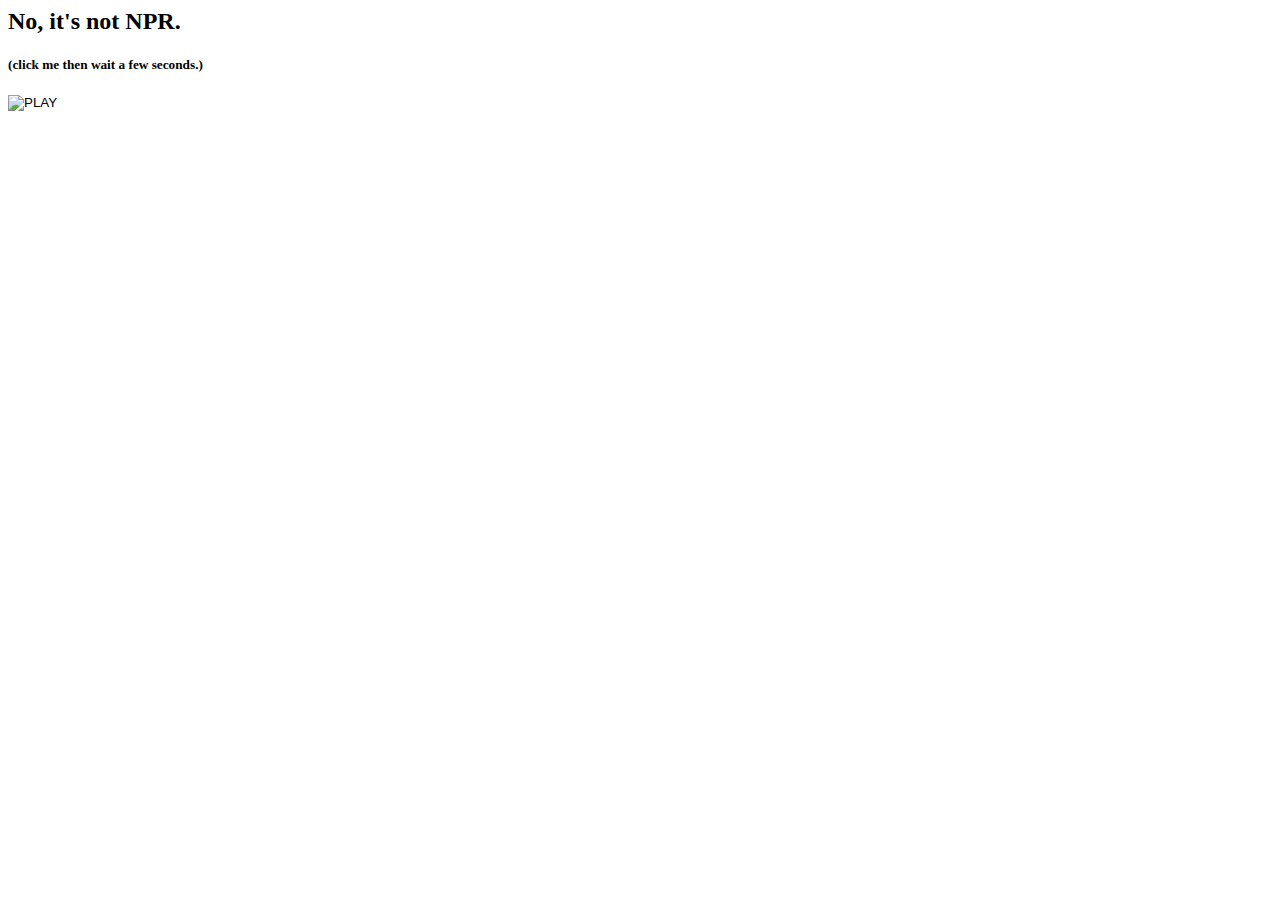
==== index.html @ cfa92cc8 "html code" ====
<html>
    <head>
        <title>Mix Tape Heaven!</title>
        <link href="/Users/TheRuler/Desktop/Interactive Media/Mixymix/CSS/index.css" rel="stylesheet" type="text/css" />
    </head>

        <body>

            <div class="container">
                <h2>No, it's not NPR.</h2>
                <h5>(click me then wait a few seconds.)</h5>


<div>
            <script>
  function play(){
       var audio = document.getElementById("audio");
       audio.play();
                 }
   </script>

<input type="image" src="/Users/TheRuler/Desktop/Interactive Media/Mixymix/Images/mixtape_2.gif" value="PLAY"  onclick="play()">
<audio id="audio" src="/Users/TheRuler/Desktop/Interactive Media/Mixymix/Audio/mixymix.ogg" ></audio>

            </div>
                </div>
    </body>

</html>
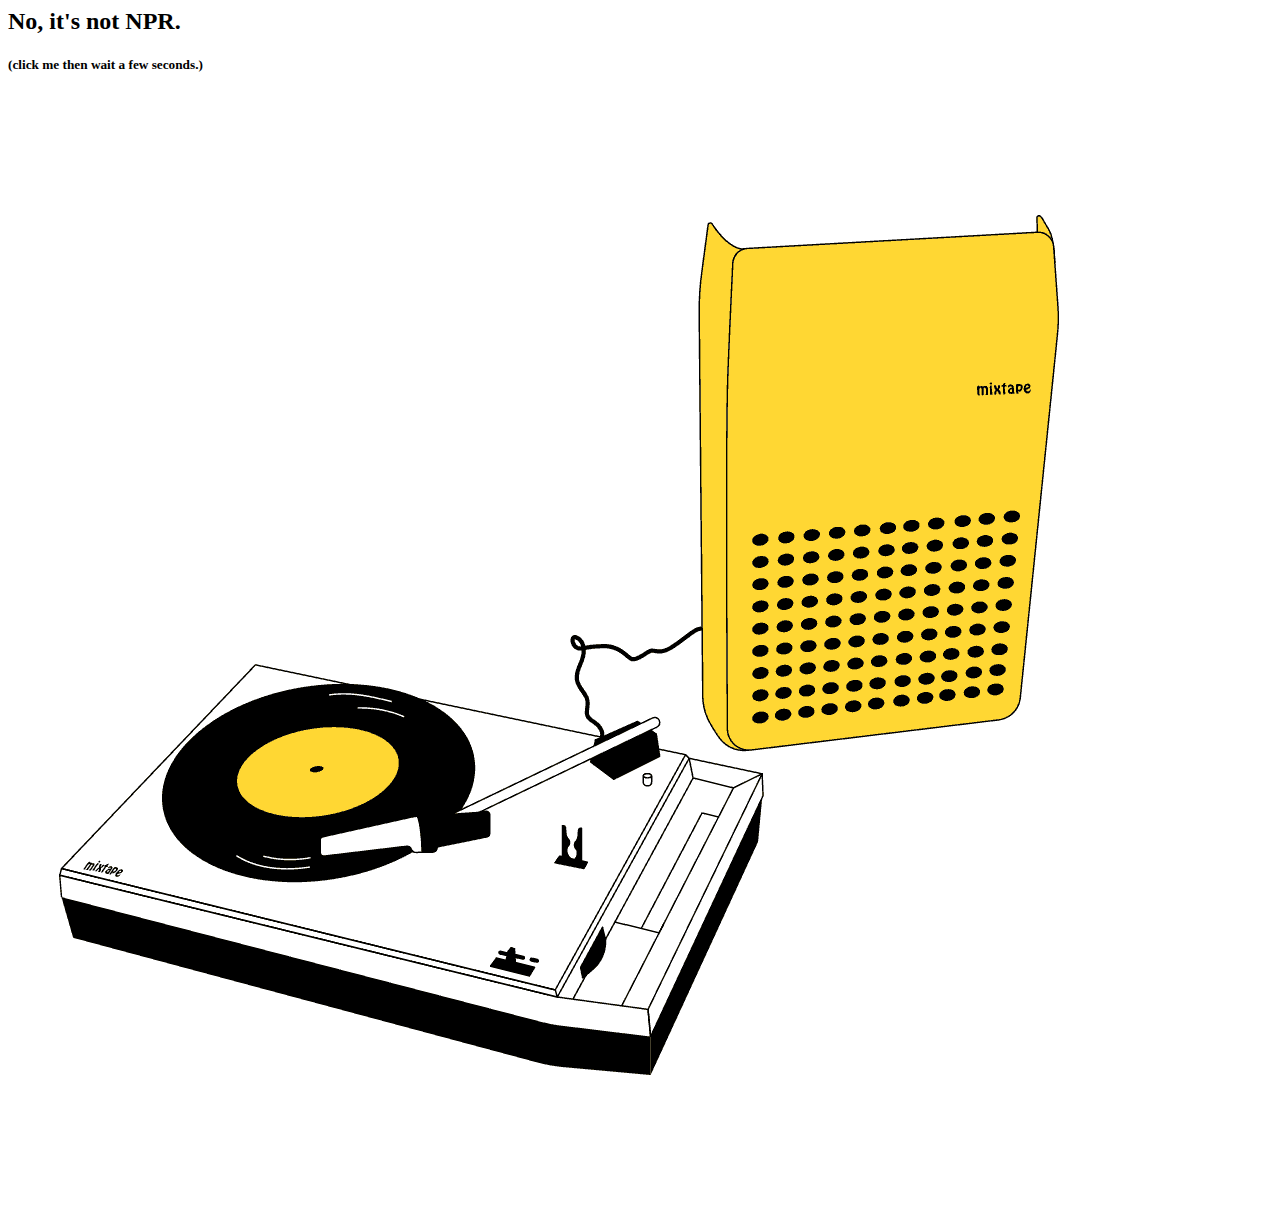
==== commit 4295e948: "Update index.html" ====
--- a/index.html
+++ b/index.html
@@ -1,7 +1,7 @@
 <html>
     <head>
         <title>Mix Tape Heaven!</title>
-        <link href="/Users/TheRuler/Desktop/Interactive Media/Mixymix/CSS/index.css" rel="stylesheet" type="text/css" />
+        <link href="CSS/index.css" rel="stylesheet" type="text/css" />
     </head>
 
         <body>
@@ -19,8 +19,8 @@
                  }
    </script>
 
-<input type="image" src="/Users/TheRuler/Desktop/Interactive Media/Mixymix/Images/mixtape_2.gif" value="PLAY"  onclick="play()">
-<audio id="audio" src="/Users/TheRuler/Desktop/Interactive Media/Mixymix/Audio/mixymix.ogg" ></audio>
+<input type="image" src="Images/mixtape_2.gif" value="PLAY"  onclick="play()">
+<audio id="audio" src="Audio/mixymix.ogg" ></audio>
 
             </div>
                 </div>
